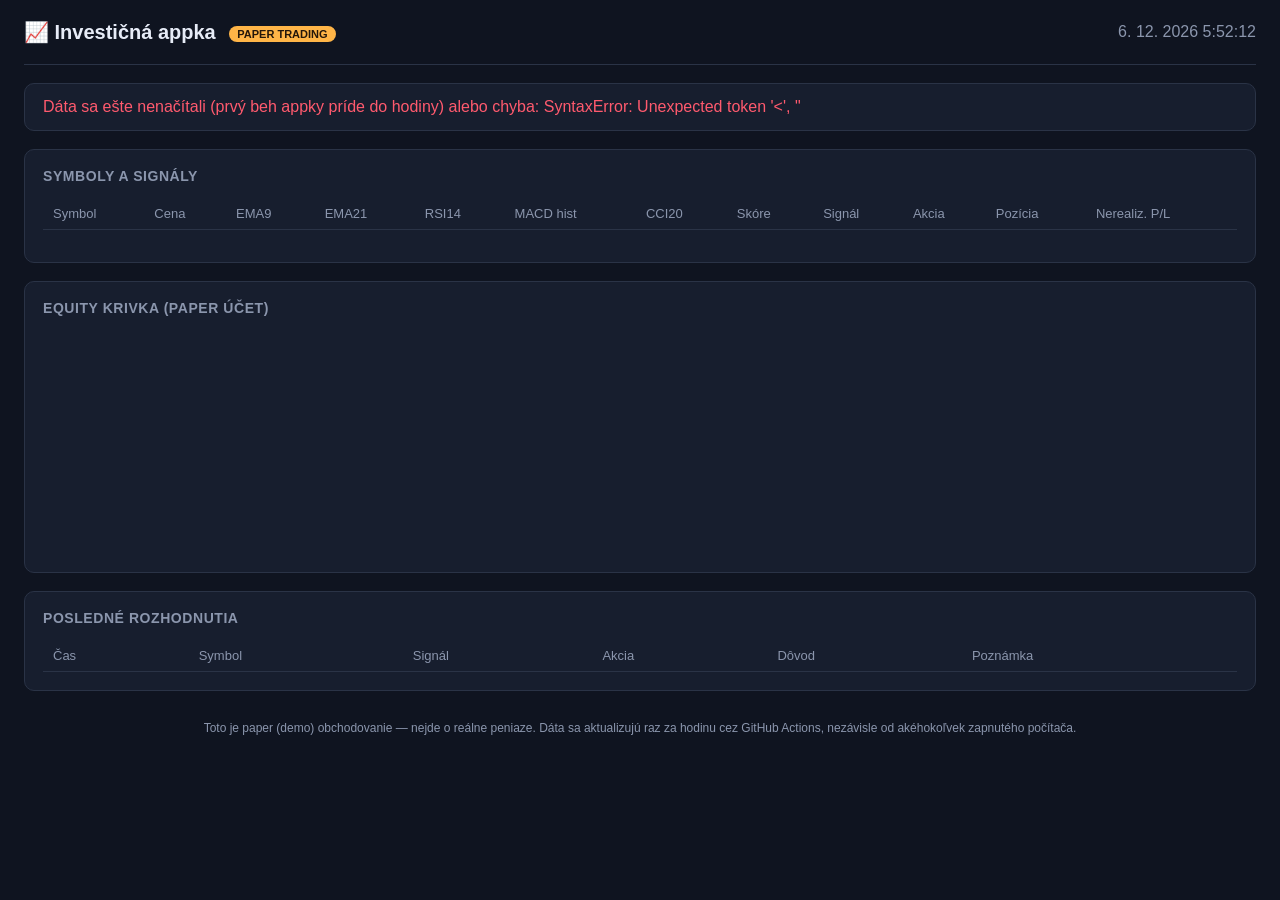
==== docs/index.html @ 81d870cb "Investičná appka: skórovacia TA stratégia (EMA/RSI/MACD/CCI/Fibonacci) + Alpaca paper trading + GitH" ====
<!DOCTYPE html>
<html lang="sk">
<head>
<meta charset="UTF-8">
<meta name="viewport" content="width=device-width, initial-scale=1.0">
<title>Investičná appka — technická analýza</title>
<link rel="stylesheet" href="style.css">
</head>
<body>
<header>
  <h1>📈 Investičná appka <span class="badge">PAPER TRADING</span></h1>
  <div id="clock"></div>
</header>

<section class="account-bar" id="account-bar">Načítavam účet…</section>

<section class="panel">
  <h2>Symboly a signály</h2>
  <div class="table-wrap">
  <table id="symbols-table">
    <thead>
      <tr>
        <th>Symbol</th><th>Cena</th><th>EMA9</th><th>EMA21</th><th>RSI14</th>
        <th>MACD hist</th><th>CCI20</th><th>Skóre</th><th>Signál</th><th>Akcia</th><th>Pozícia</th><th>Nerealiz. P/L</th>
      </tr>
    </thead>
    <tbody></tbody>
  </table>
  </div>
  <div class="controls">
    <span id="schedule-info"></span>
  </div>
</section>

<section class="panel">
  <h2>Equity krivka (paper účet)</h2>
  <canvas id="equity-chart" width="900" height="220"></canvas>
</section>

<section class="panel">
  <h2>Posledné rozhodnutia</h2>
  <div class="table-wrap">
  <table id="log-table">
    <thead><tr><th>Čas</th><th>Symbol</th><th>Signál</th><th>Akcia</th><th>Dôvod</th><th>Poznámka</th></tr></thead>
    <tbody></tbody>
  </table>
  </div>
</section>

<footer>
  Toto je paper (demo) obchodovanie — nejde o reálne peniaze. Dáta sa aktualizujú
  raz za hodinu cez GitHub Actions, nezávisle od akéhokoľvek zapnutého počítača.
</footer>

<script src="app.js"></script>
</body>
</html>
---- docs/style.css ----
:root {
  --bg: #0f1420;
  --panel: #171e2e;
  --border: #2a3346;
  --text: #e7ecf7;
  --muted: #8b96ad;
  --green: #3ddc84;
  --red: #ff5a6e;
  --amber: #ffb547;
  --accent: #5b8def;
}

* { box-sizing: border-box; }

body {
  background: var(--bg);
  color: var(--text);
  font-family: -apple-system, "SF Pro Text", Helvetica, Arial, sans-serif;
  margin: 0;
  padding: 0 24px 48px;
}

header {
  display: flex;
  justify-content: space-between;
  align-items: center;
  padding: 20px 0;
  border-bottom: 1px solid var(--border);
  flex-wrap: wrap;
  gap: 8px;
}

h1 { font-size: 20px; margin: 0; font-weight: 600; }
.badge {
  font-size: 11px;
  background: var(--amber);
  color: #24170a;
  padding: 2px 8px;
  border-radius: 999px;
  margin-left: 8px;
  vertical-align: middle;
  font-weight: 700;
}
#clock { color: var(--muted); font-variant-numeric: tabular-nums; }

.account-bar {
  display: flex;
  gap: 28px;
  flex-wrap: wrap;
  padding: 14px 18px;
  margin-top: 18px;
  background: var(--panel);
  border: 1px solid var(--border);
  border-radius: 10px;
  font-variant-numeric: tabular-nums;
}
.account-bar b { color: var(--text); }
.account-bar .label { color: var(--muted); font-size: 12px; display: block; }

.panel {
  background: var(--panel);
  border: 1px solid var(--border);
  border-radius: 10px;
  padding: 18px;
  margin-top: 18px;
  max-width: 100%;
}
.panel h2 { font-size: 14px; text-transform: uppercase; letter-spacing: .04em; color: var(--muted); margin: 0 0 14px; }

.table-wrap { overflow-x: auto; }
table { width: 100%; border-collapse: collapse; font-size: 13px; }
th, td { text-align: left; padding: 8px 10px; border-bottom: 1px solid var(--border); white-space: nowrap; }
th { color: var(--muted); font-weight: 500; }

.sig-BUY { color: var(--green); font-weight: 700; }
.sig-SELL { color: var(--red); font-weight: 700; }
.sig-HOLD { color: var(--muted); }
.act-BUY, .act-SELL { color: var(--text); font-weight: 700; }

.controls { display: flex; justify-content: space-between; align-items: center; margin-top: 14px; }
#schedule-info { color: var(--muted); font-size: 12px; }
button {
  background: var(--accent);
  color: white;
  border: none;
  padding: 9px 16px;
  border-radius: 8px;
  font-size: 13px;
  cursor: pointer;
}
button:hover { filter: brightness(1.1); }
button:disabled { opacity: .5; cursor: default; }

canvas { width: 100%; height: 220px; }

footer { color: var(--muted); font-size: 12px; margin-top: 30px; text-align: center; }
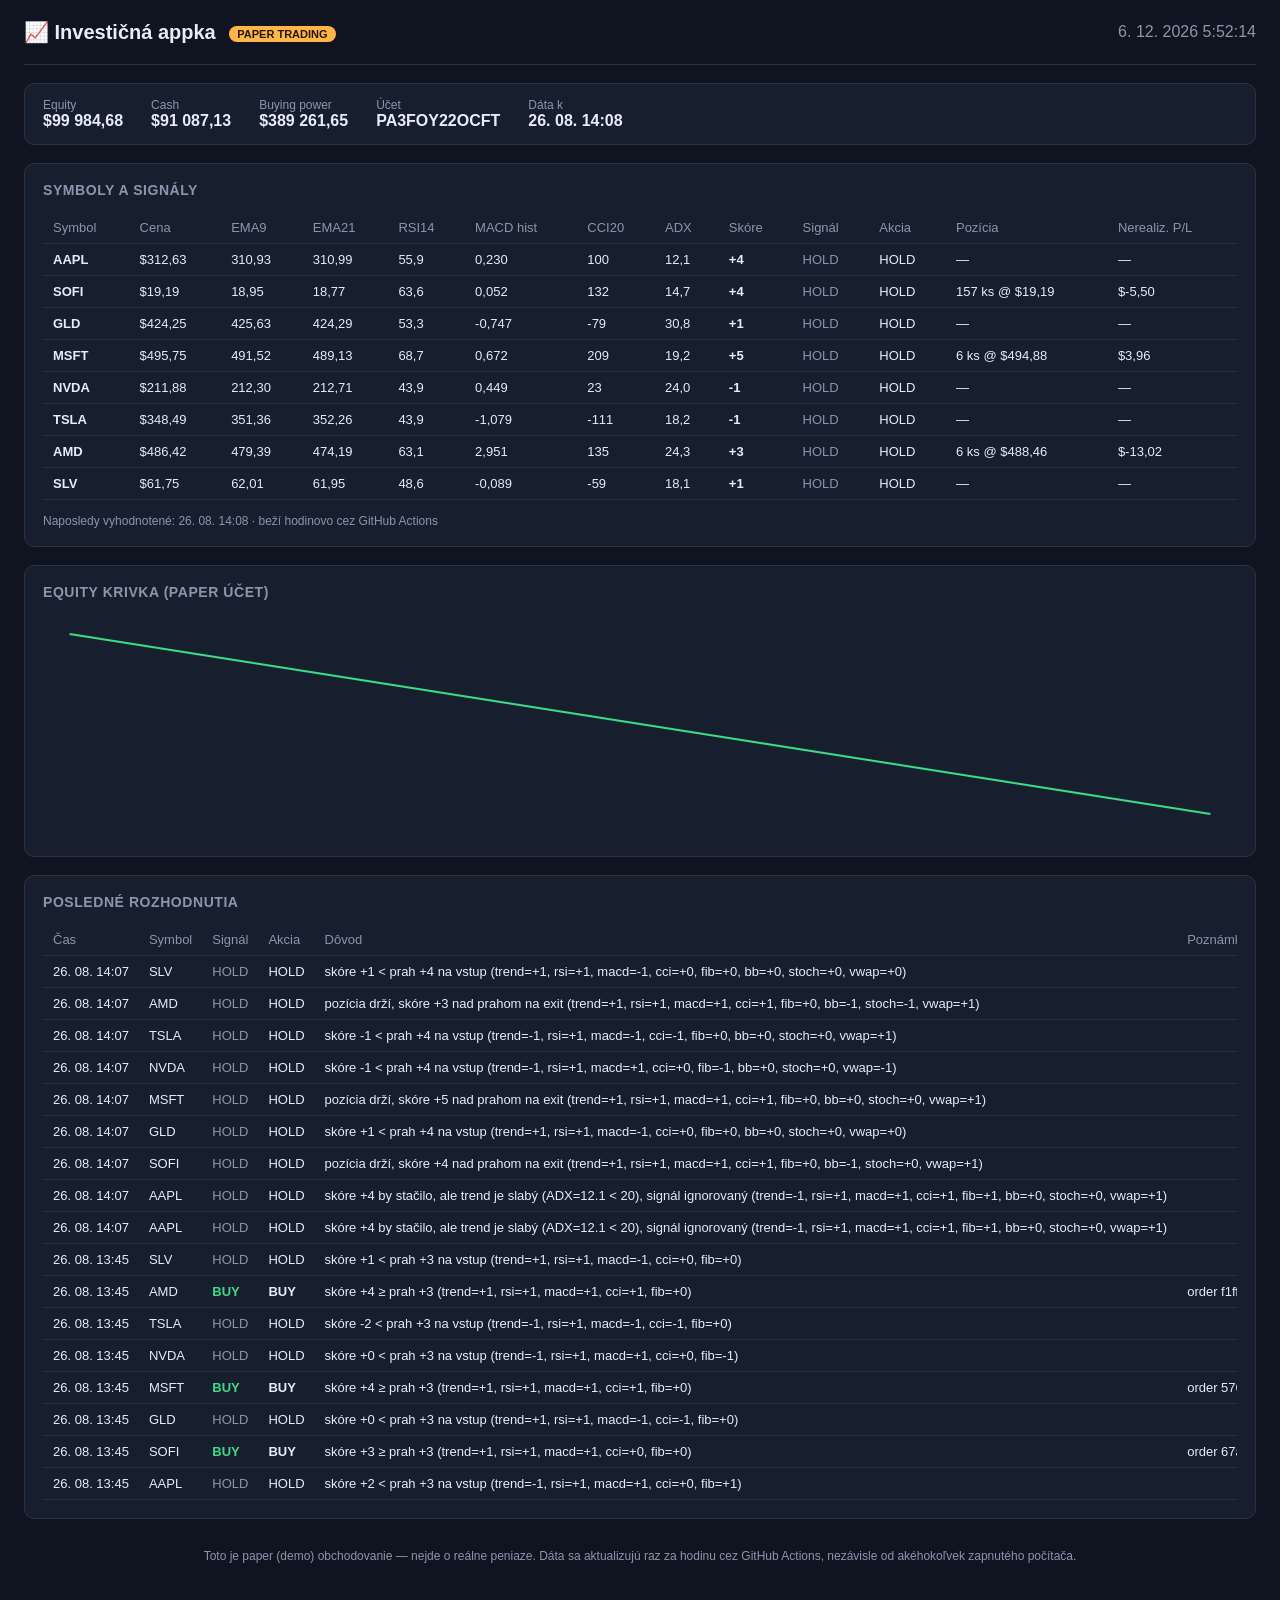
==== commit d2677520: "Pridané 3 nové indikátory (Bollinger %B, Stochastic, VWAP) + ADX ako filter sily trendu - skórovací " ====
--- a/docs/index.html
+++ b/docs/index.html
@@ -21,7 +21,7 @@
     <thead>
       <tr>
         <th>Symbol</th><th>Cena</th><th>EMA9</th><th>EMA21</th><th>RSI14</th>
-        <th>MACD hist</th><th>CCI20</th><th>Skóre</th><th>Signál</th><th>Akcia</th><th>Pozícia</th><th>Nerealiz. P/L</th>
+        <th>MACD hist</th><th>CCI20</th><th>ADX</th><th>Skóre</th><th>Signál</th><th>Akcia</th><th>Pozícia</th><th>Nerealiz. P/L</th>
       </tr>
     </thead>
     <tbody></tbody>
